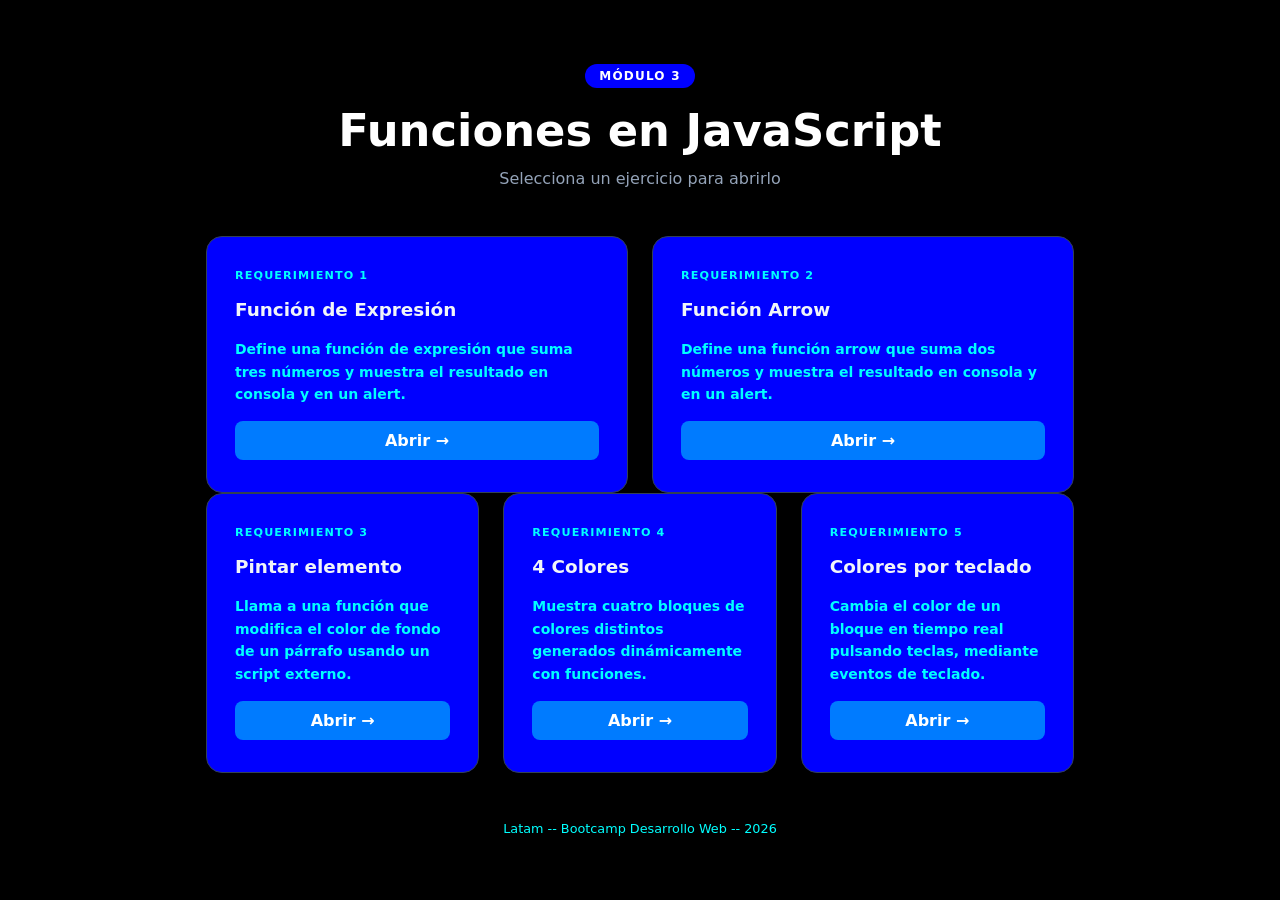
==== index.html @ 5c022138 "Desafio 3 - Funciones - V1" ====
<!DOCTYPE html>
<html lang="es">
<head>
  <meta charset="UTF-8" />
  <meta name="viewport" content="width=device-width, initial-scale=1.0" />
  <title>Desafío 3 — Funciones JavaScript</title>
  <link rel="stylesheet" href="./assets/css/styles.css" />
</head>

<body>
  <header>
    <div class="badge">Módulo 3</div>
    <h1>Funciones en JavaScript</h1>
    <p>Selecciona un ejercicio para abrirlo</p>
  </header>
    
  <div class="grid">
    <a class="card" href="requerimiento1.html">
      <span class="card-label">Requerimiento 1</span>
      <h2>Función de Expresión</h2>
      <p>Define una función de expresión que suma tres números y muestra el resultado en consola y en un alert.</p>
      <span class="card-arrow">Abrir →</span>
    </a>

    <a class="card" href="requerimiento2.html">
      <span class="card-label">Requerimiento 2</span>
      <h2>Función Arrow</h2>
      <p>Define una función arrow que suma dos números y muestra el resultado en consola y en un alert.</p>
      <span class="card-arrow">Abrir →</span>
    </a>
  </div>

  <div class="grid">
    <a class="card" href="pintar.html">
      <span class="card-label">Requerimiento 3</span>
      <h2>Pintar elemento</h2>
      <p>Llama a una función que modifica el color de fondo de un párrafo usando un script externo.</p>
      <span class="card-arrow">Abrir →</span>
    </a>

    <a class="card" href="4_colores.html">
      <span class="card-label">Requerimiento 4</span>
      <h2>4 Colores</h2>
      <p>Muestra cuatro bloques de colores distintos generados dinámicamente con funciones.</p>
      <span class="card-arrow">Abrir →</span>
    </a>

    <a class="card" href="5_teclado.html">
      <span class="card-label">Requerimiento 5</span>
      <h2>Colores por teclado</h2>
      <p>Cambia el color de un bloque en tiempo real pulsando teclas, mediante eventos de teclado.</p>
      <span class="card-arrow">Abrir →</span>
    </a>

  </div>

  <footer>Latam -- Bootcamp Desarrollo Web -- 2026</footer>

</body>
</html>
---- assets/css/styles.css ----
*, *::before, *::after { box-sizing: border-box; margin: 0; padding: 0; }

body {
    font-family: 'Segoe UI', system-ui, sans-serif;
    background: black;
    color: white;
    min-height: 100vh;
    display: flex;
    flex-direction: column;
    align-items: center;
    justify-content: center;
    padding: 2rem;
}

header {
    text-align: center;
    margin-bottom: 3rem;
}

header .badge {
    display: inline-block;
    background-color: blue;
    color:  white;
    font-size: 0.75rem;
    font-weight: 600;
    letter-spacing: 0.1em;
    text-transform: uppercase;
    padding: 0.3rem 0.9rem;
    border-radius: 9999px;
    margin-bottom: 1rem;
}

header h1 {
    font-size: clamp(1.8rem, 4vw, 2.8rem);
    font-weight: 700;
    color: white;
    line-height: 1.2;
}

header p {
    margin-top: 0.75rem;
    color: #94a3b8;
    font-size: 1rem;
}

.grid {
    display: grid;
    grid-template-columns: repeat(auto-fit, minmax(260px, 1fr));
    gap: 1.5rem;
    width: 100%;
    max-width: 900px;
    margin: 0 auto;
    padding: 0 1rem;
}

.card {
    background: blue;
    border: 1px solid #334155;
    border-radius: 1rem;
    padding: 2rem 1.75rem;
    text-decoration: none;
    color: inherit;
    transition: transform 0.2s ease, border-color 0.2s ease, box-shadow 0.2s ease;
    display: flex;
    flex-direction: column;
    gap: 1rem;
}

.card:hover {
    transform: translateY(-4px);
    border-color: #6366f1;
    box-shadow: 0 0 0 1px #6366f1, 0 12px 32px rgba(99,102,241,0.2);
}

.card-icon {
    width: 48px;
    height: 48px;
    border-radius: 0.75rem;
    display: flex;
    align-items: center;
    justify-content: center;
    font-size: 1.5rem;
}

.card:nth-child(1) .card-icon { 
    background: rgba(59,130,246,0.15);
 }

.card:nth-child(2) .card-icon { 
    background: rgba(16,185,129,0.15); 
}

.card:nth-child(3) .card-icon { 
    background: rgba(245,158,11,0.15); 
}

.card-label {
    font-size: 0.7rem;
    letter-spacing: 0.1em;
    text-transform: uppercase;
    color: cyan;
    font-weight: bold;
}

.card h2 {
    font-size: 1.15rem;
    font-weight: 600;
    color: #f1f5f9;
    line-height: 1.3;
}

.card p {
    font-size: 0.875rem;
    color: cyan;
    line-height: 1.6;
    flex: 1;
    font-weight: bold;
}

.card-arrow {
    display: inline-block;
    padding: 10px 20px;
    background-color: #007bff;
    color: white;
    font-size: 16px;
    font-weight: bold;
    text-align: center;
    border-radius: 8px;
    border: none;
    cursor: pointer;
    transition: background-color 0.3s ease,
                transform 0.2s ease,
                box-shadow 0.2s ease;
}

.card-arrow:hover {
    background-color: #0056b3;
    transform: translateY(-2px);
    box-shadow: 0 4px 8px rgba(0, 0, 0, 0.2);
}

.card-arrow:active {
    transform: translateY(0);
    box-shadow: none;
}

footer {
    margin-top: 3rem;
    color: cyan;
    font-size: 0.8rem;
    text-align: center;
    
}
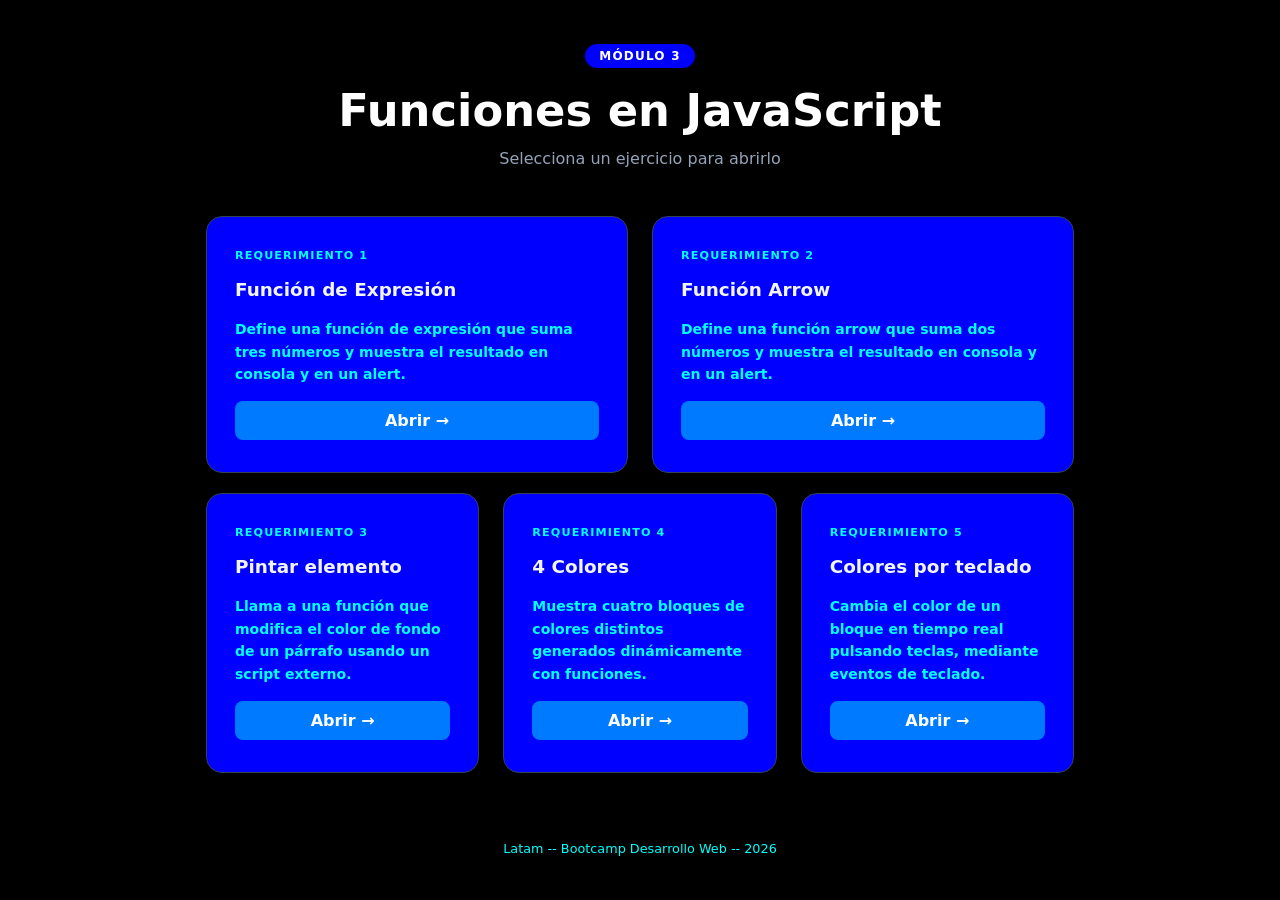
==== commit bd028c49: "Desafio 3 - Funciones - V2" ====
--- a/index.html
+++ b/index.html
@@ -30,6 +30,8 @@
     </a>
   </div>
 
+  <hr>
+
   <div class="grid">
     <a class="card" href="pintar.html">
       <span class="card-label">Requerimiento 3</span>
@@ -51,9 +53,9 @@
       <p>Cambia el color de un bloque en tiempo real pulsando teclas, mediante eventos de teclado.</p>
       <span class="card-arrow">Abrir →</span>
     </a>
-
   </div>
 
+    <hr>
   <footer>Latam -- Bootcamp Desarrollo Web -- 2026</footer>
 
 </body>
--- a/assets/css/styles.css
+++ b/assets/css/styles.css
@@ -144,6 +144,13 @@
     box-shadow: none;
 }
 
+hr {
+    border: none;
+    border-top: 0px solid white;
+    margin: 5px;
+    padding: 5px;
+}
+
 footer {
     margin-top: 3rem;
     color: cyan;
